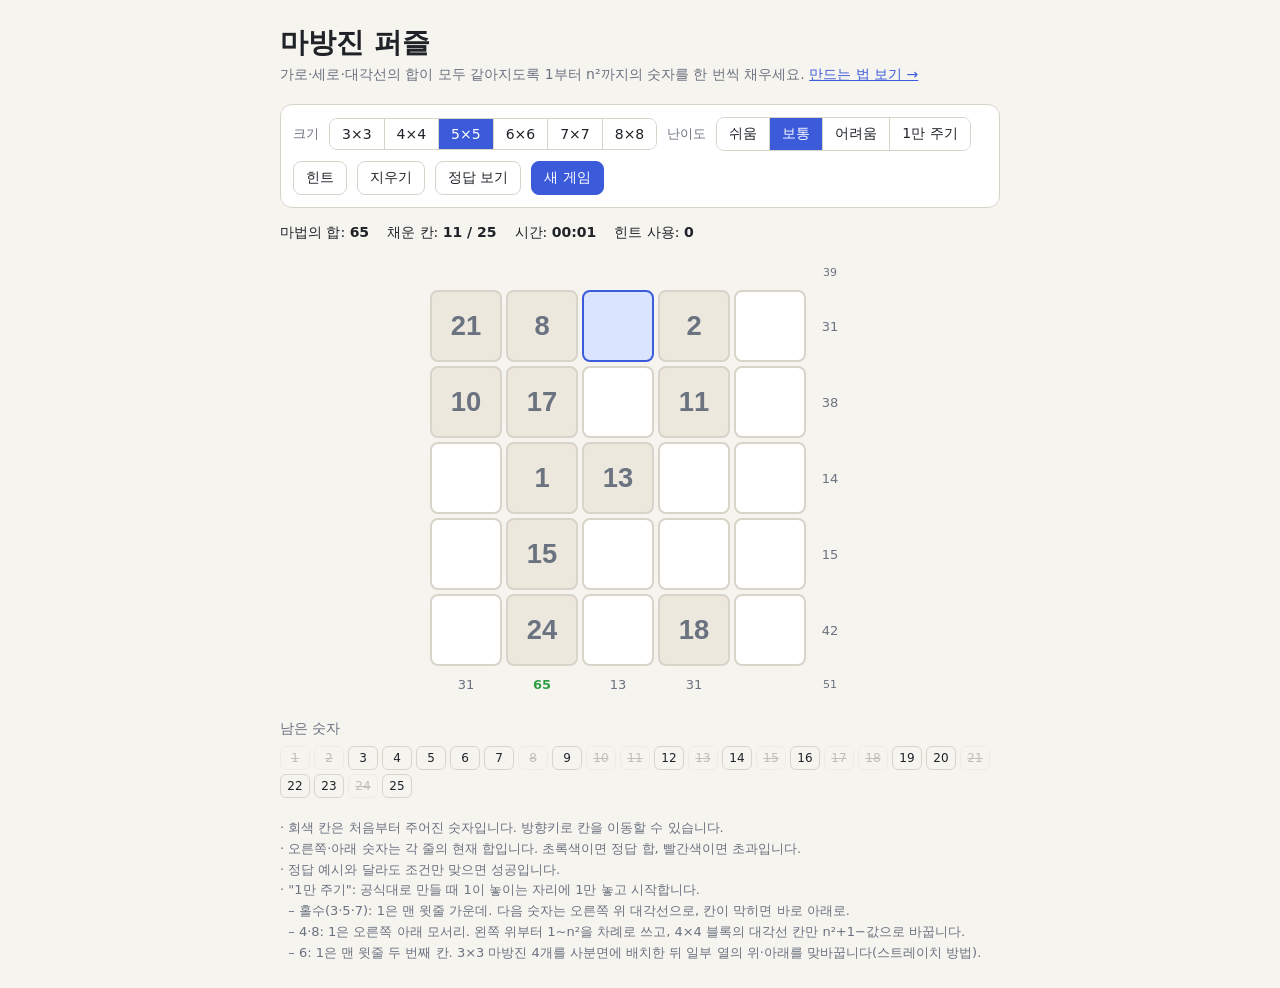
==== index.html @ 0c5ffb23 "마방진 퍼즐 게임과 만드는 법 설명 페이지 추가 - index.html: 3×3~8×8 마방진 퍼즐 (난이도, 1만 주기 모드, 힌트, 타이머) - guide.html: 크기별 공" ====
<!doctype html>
<html lang="ko">
<head>
<meta charset="utf-8">
<meta name="viewport" content="width=device-width, initial-scale=1">
<title>마방진 퍼즐</title>
<style>
  :root {
    --bg: #f6f4ef; --panel: #ffffff; --ink: #1f2328; --muted: #6b7280;
    --line: #d8d4ca; --given: #ece8de; --accent: #3b5bdb; --ok: #2f9e44;
    --bad: #e03131; --sel: #dbe4ff;
  }
  @media (prefers-color-scheme: dark) {
    :root {
      --bg: #16181d; --panel: #1f2229; --ink: #e9ecef; --muted: #9aa1ab;
      --line: #343a46; --given: #2a2e37; --accent: #748ffc; --ok: #51cf66;
      --bad: #ff6b6b; --sel: #2b3558;
    }
  }
  * { box-sizing: border-box; }
  body {
    margin: 0; background: var(--bg); color: var(--ink);
    font-family: system-ui, -apple-system, "Segoe UI", "Malgun Gothic", sans-serif;
    display: flex; justify-content: center; padding: 24px 16px;
  }
  main { width: 100%; max-width: 720px; }
  h1 { margin: 0 0 4px; font-size: 28px; }
  .sub { color: var(--muted); margin: 0 0 20px; font-size: 14px; }
  .controls {
    display: flex; flex-wrap: wrap; gap: 10px; align-items: center;
    background: var(--panel); border: 1px solid var(--line); border-radius: 12px;
    padding: 12px; margin-bottom: 16px;
  }
  .seg { display: flex; border: 1px solid var(--line); border-radius: 8px; overflow: hidden; }
  .seg button { border: 0; border-radius: 0; border-right: 1px solid var(--line); }
  .seg button:last-child { border-right: 0; }
  button {
    font: inherit; font-size: 14px; padding: 7px 12px; cursor: pointer;
    background: var(--panel); color: var(--ink); border: 1px solid var(--line); border-radius: 8px;
  }
  button:hover { background: var(--given); }
  button.on { background: var(--accent); color: #fff; }
  button.primary { background: var(--accent); color: #fff; border-color: var(--accent); }
  .label { font-size: 13px; color: var(--muted); }
  .spacer { flex: 1; }
  .status { display: flex; gap: 18px; font-size: 14px; margin-bottom: 12px; flex-wrap: wrap; }
  .status b { font-variant-numeric: tabular-nums; }
  .board-wrap { overflow-x: auto; }
  table.board { border-collapse: separate; border-spacing: 4px; margin: 0 auto; }
  .board td { padding: 0; text-align: center; }
  .cell {
    width: var(--cs); height: var(--cs); font-size: calc(var(--cs) * 0.38);
    text-align: center; border: 2px solid var(--line); border-radius: 8px;
    background: var(--panel); color: var(--ink); font-weight: 600; outline: none;
    font-variant-numeric: tabular-nums; -moz-appearance: textfield;
  }
  .cell::-webkit-inner-spin-button, .cell::-webkit-outer-spin-button { -webkit-appearance: none; }
  .cell:focus { border-color: var(--accent); background: var(--sel); }
  .cell.given { background: var(--given); color: var(--muted); }
  .cell.hinted { color: var(--accent); }
  .cell.dup { border-color: var(--bad); color: var(--bad); }
  .sum {
    font-size: 13px; color: var(--muted); font-variant-numeric: tabular-nums;
    min-width: 40px; height: 28px;
  }
  .sum.ok { color: var(--ok); font-weight: 700; }
  .sum.over { color: var(--bad); font-weight: 700; }
  .diag { font-size: 11px; }
  .pool { margin-top: 18px; }
  .pool h3 { font-size: 14px; margin: 0 0 8px; color: var(--muted); font-weight: 500; }
  .nums { display: flex; flex-wrap: wrap; gap: 4px; }
  .num {
    font-size: 12px; min-width: 30px; padding: 4px 0; text-align: center;
    border: 1px solid var(--line); border-radius: 6px; font-variant-numeric: tabular-nums;
  }
  .num.used { opacity: .25; text-decoration: line-through; }
  .msg {
    margin-top: 16px; padding: 14px; border-radius: 10px; text-align: center;
    font-weight: 600; display: none;
  }
  .msg.show { display: block; }
  .msg.win { background: color-mix(in srgb, var(--ok) 18%, transparent); color: var(--ok); }
  .msg.info { background: color-mix(in srgb, var(--accent) 14%, transparent); color: var(--accent); }
  .help { margin-top: 20px; font-size: 13px; color: var(--muted); line-height: 1.6; }
</style>
</head>
<body>
<main>
  <h1>마방진 퍼즐</h1>
  <p class="sub">가로·세로·대각선의 합이 모두 같아지도록 1부터 n²까지의 숫자를 한 번씩 채우세요. <a href="guide.html" style="color:var(--accent)">만드는 법 보기 →</a></p>

  <div class="controls">
    <span class="label">크기</span>
    <div class="seg" id="sizes"></div>
    <span class="label">난이도</span>
    <div class="seg" id="levels"></div>
    <span class="spacer"></span>
    <button id="hint">힌트</button>
    <button id="clear">지우기</button>
    <button id="giveup">정답 보기</button>
    <button class="primary" id="new">새 게임</button>
  </div>

  <div class="status">
    <span>마법의 합: <b id="target"></b></span>
    <span>채운 칸: <b id="filled"></b></span>
    <span>시간: <b id="time">00:00</b></span>
    <span>힌트 사용: <b id="hints">0</b></span>
  </div>

  <div class="board-wrap"><table class="board" id="board"></table></div>

  <div class="msg" id="msg"></div>

  <div class="pool">
    <h3>남은 숫자</h3>
    <div class="nums" id="pool"></div>
  </div>

  <div class="help">
    · 회색 칸은 처음부터 주어진 숫자입니다. 방향키로 칸을 이동할 수 있습니다.<br>
    · 오른쪽·아래 숫자는 각 줄의 현재 합입니다. 초록색이면 정답 합, 빨간색이면 초과입니다.<br>
    · 정답 예시와 달라도 조건만 맞으면 성공입니다.<br>
    · "1만 주기": 공식대로 만들 때 1이 놓이는 자리에 1만 놓고 시작합니다.<br>
    &nbsp;&nbsp;– 홀수(3·5·7): 1은 맨 윗줄 가운데. 다음 숫자는 오른쪽 위 대각선으로, 칸이 막히면 바로 아래로.<br>
    &nbsp;&nbsp;– 4·8: 1은 오른쪽 아래 모서리. 왼쪽 위부터 1~n²을 차례로 쓰고, 4×4 블록의 대각선 칸만 n²+1−값으로 바꿉니다.<br>
    &nbsp;&nbsp;– 6: 1은 맨 윗줄 두 번째 칸. 3×3 마방진 4개를 사분면에 배치한 뒤 일부 열의 위·아래를 맞바꿉니다(스트레이치 방법).
  </div>
</main>

<script src="magic.js"></script>
<script>
const SIZES = [3, 4, 5, 6, 7, 8];
const LEVELS = [
  { name: '쉬움', reveal: 0.6 },
  { name: '보통', reveal: 0.45 },
  { name: '어려움', reveal: 0.3 },
  { name: '1만 주기', only1: true }, // 공식 마방진에서 1의 위치만 표시
];
const ONLY1 = LEVELS.findIndex((l) => l.only1);
let state = { n: 5, level: 1 };
let solution, grid, given, inputs, timer, start, hintCount, done;

const $ = (id) => document.getElementById(id);

function makeSeg(el, items, key, label) {
  items.forEach((it, i) => {
    const b = document.createElement('button');
    b.textContent = label(it);
    b.onclick = () => {
      state[key] = key === 'n' ? it : i;
      refreshSeg(); newGame();
    };
    b.dataset.v = key === 'n' ? it : i;
    el.appendChild(b);
  });
}
function refreshSeg() {
  for (const b of $('sizes').children) b.classList.toggle('on', +b.dataset.v === state.n);
  for (const b of $('levels').children) {
    b.classList.toggle('on', +b.dataset.v === state.level);
    if (+b.dataset.v === ONLY1) b.title = '공식대로 만들 때 1이 놓이는 자리에 1만 주어집니다';
  }
}

function newGame() {
  const n = state.n;
  const lv = LEVELS[state.level];
  solution = lv.only1 ? Magic.formula(n) : Magic.generate(n);
  grid = Array.from({ length: n }, () => Array(n).fill(0));
  given = Array.from({ length: n }, () => Array(n).fill(false));
  if (lv.only1) {
    for (let i = 0; i < n; i++)
      for (let j = 0; j < n; j++)
        if (solution[i][j] === 1) { given[i][j] = true; grid[i][j] = 1; }
  } else {
    const cells = [...Array(n * n).keys()].sort(() => Math.random() - 0.5);
    const count = Math.max(1, Math.round(n * n * lv.reveal));
    for (const c of cells.slice(0, count)) {
      const i = Math.floor(c / n), j = c % n;
      given[i][j] = true; grid[i][j] = solution[i][j];
    }
  }
  hintCount = 0; done = false;
  $('hints').textContent = 0;
  $('target').textContent = Magic.magicSum(n);
  showMsg('');
  build();
  update();
  clearInterval(timer);
  start = Date.now();
  timer = setInterval(tick, 1000);
  tick();
}

function tick() {
  const s = Math.floor((Date.now() - start) / 1000);
  $('time').textContent = String(Math.floor(s / 60)).padStart(2, '0') + ':' + String(s % 60).padStart(2, '0');
}

function build() {
  const n = state.n, board = $('board');
  const cs = Math.max(40, Math.min(72, Math.floor((Math.min(window.innerWidth, 720) - 100) / n) - 4));
  board.style.setProperty('--cs', cs + 'px');
  board.innerHTML = '';
  inputs = [];
  for (let i = 0; i < n; i++) {
    const tr = board.insertRow();
    inputs.push([]);
    for (let j = 0; j < n; j++) {
      const inp = document.createElement('input');
      inp.className = 'cell';
      inp.inputMode = 'numeric';
      inp.autocomplete = 'off';
      if (given[i][j]) { inp.value = grid[i][j]; inp.readOnly = true; inp.classList.add('given'); }
      inp.addEventListener('input', () => onInput(i, j));
      inp.addEventListener('keydown', (e) => onKey(e, i, j));
      tr.insertCell().appendChild(inp);
      inputs[i].push(inp);
    }
    const s = tr.insertCell(); s.className = 'sum'; s.id = 'r' + i;
  }
  const tr = board.insertRow();
  for (let j = 0; j < n; j++) { const c = tr.insertCell(); c.className = 'sum'; c.id = 'c' + j; }
  const d = tr.insertCell(); d.className = 'sum diag'; d.id = 'd1'; d.title = '대각선 ↘';
  const top = board.insertRow(0);
  for (let j = 0; j < n; j++) top.insertCell();
  const d2 = top.insertCell(); d2.className = 'sum diag'; d2.id = 'd2'; d2.title = '대각선 ↙';
  const firstEmpty = inputs.flat().find((x) => !x.readOnly);
  if (firstEmpty) firstEmpty.focus();
}

function onInput(i, j) {
  if (done) return;
  const n = state.n, inp = inputs[i][j];
  let v = inp.value.replace(/\D/g, '');
  if (v !== '' && (+v < 1 || +v > n * n)) v = v.slice(0, -1);
  if (v !== '' && +v > n * n) v = '';
  inp.value = v;
  grid[i][j] = v === '' ? 0 : +v;
  inp.classList.remove('hinted');
  update();
}

function onKey(e, i, j) {
  const n = state.n, moves = { ArrowUp: [-1, 0], ArrowDown: [1, 0], ArrowLeft: [0, -1], ArrowRight: [0, 1] };
  let m = moves[e.key];
  if (e.key === 'Enter') m = [0, 1];
  if (!m) return;
  e.preventDefault();
  let ni = (i + m[0] + n) % n, nj = (j + m[1] + n) % n;
  inputs[ni][nj].focus();
  inputs[ni][nj].select();
}

function setSum(id, val, complete) {
  const el = $(id), S = Magic.magicSum(state.n);
  el.textContent = val || '';
  el.classList.toggle('ok', complete && val === S);
  el.classList.toggle('over', val > S || (complete && val !== S));
}

function update() {
  const n = state.n;
  const counts = {};
  let filled = 0;
  for (const row of grid) for (const v of row) if (v) { counts[v] = (counts[v] || 0) + 1; filled++; }
  for (let i = 0; i < n; i++)
    for (let j = 0; j < n; j++)
      inputs[i][j].classList.toggle('dup', grid[i][j] > 0 && counts[grid[i][j]] > 1);

  let d1 = 0, d2 = 0, d1f = true, d2f = true;
  for (let i = 0; i < n; i++) {
    let r = 0, c = 0, rf = true, cf = true;
    for (let j = 0; j < n; j++) {
      r += grid[i][j]; c += grid[j][i];
      if (!grid[i][j]) rf = false;
      if (!grid[j][i]) cf = false;
    }
    setSum('r' + i, r, rf); setSum('c' + i, c, cf);
    d1 += grid[i][i]; d2 += grid[i][n - 1 - i];
    if (!grid[i][i]) d1f = false;
    if (!grid[i][n - 1 - i]) d2f = false;
  }
  setSum('d1', d1, d1f); setSum('d2', d2, d2f);
  $('filled').textContent = `${filled} / ${n * n}`;

  const pool = $('pool');
  pool.innerHTML = '';
  for (let k = 1; k <= n * n; k++) {
    const s = document.createElement('span');
    s.className = 'num' + (counts[k] ? ' used' : '');
    s.textContent = k;
    pool.appendChild(s);
  }

  if (filled === n * n && Magic.isMagic(grid)) win();
}

function win() {
  done = true;
  clearInterval(timer);
  inputs.flat().forEach((x) => (x.readOnly = true));
  const hint = hintCount ? ` (힌트 ${hintCount}회)` : '';
  showMsg(`🎉 완성! ${state.n}×${state.n} 마방진을 ${$('time').textContent}만에 풀었습니다${hint}.`, 'win');
}

function showMsg(text, kind) {
  const m = $('msg');
  m.textContent = text;
  m.className = 'msg' + (text ? ' show ' + kind : '');
}

$('hint').onclick = () => {
  if (done) return;
  const n = state.n, wrong = [], empty = [];
  for (let i = 0; i < n; i++)
    for (let j = 0; j < n; j++) {
      if (given[i][j] || grid[i][j] === solution[i][j]) continue;
      (grid[i][j] ? wrong : empty).push([i, j]);
    }
  const pick = (empty.length ? empty : wrong);
  if (!pick.length) return;
  const [i, j] = pick[Math.floor(Math.random() * pick.length)];
  // 같은 숫자가 다른 칸에 있으면 비워서 충돌 방지
  for (let a = 0; a < n; a++)
    for (let b = 0; b < n; b++)
      if (!given[a][b] && grid[a][b] === solution[i][j]) { grid[a][b] = 0; inputs[a][b].value = ''; }
  grid[i][j] = solution[i][j];
  inputs[i][j].value = solution[i][j];
  inputs[i][j].classList.add('hinted');
  hintCount++;
  $('hints').textContent = hintCount;
  update();
};

$('clear').onclick = () => {
  if (done) return;
  const n = state.n;
  for (let i = 0; i < n; i++)
    for (let j = 0; j < n; j++)
      if (!given[i][j]) { grid[i][j] = 0; inputs[i][j].value = ''; inputs[i][j].classList.remove('hinted'); }
  update();
};

$('giveup').onclick = () => {
  if (done) return;
  done = true;
  clearInterval(timer);
  const n = state.n;
  for (let i = 0; i < n; i++)
    for (let j = 0; j < n; j++) {
      grid[i][j] = solution[i][j];
      inputs[i][j].value = solution[i][j];
      inputs[i][j].readOnly = true;
    }
  update();
  showMsg('정답 예시입니다. "새 게임"을 눌러 다시 도전하세요.', 'info');
};

$('new').onclick = newGame;

makeSeg($('sizes'), SIZES, 'n', (n) => `${n}×${n}`);
makeSeg($('levels'), LEVELS, 'level', (l) => l.name);
refreshSeg();
newGame();
</script>
</body>
</html>
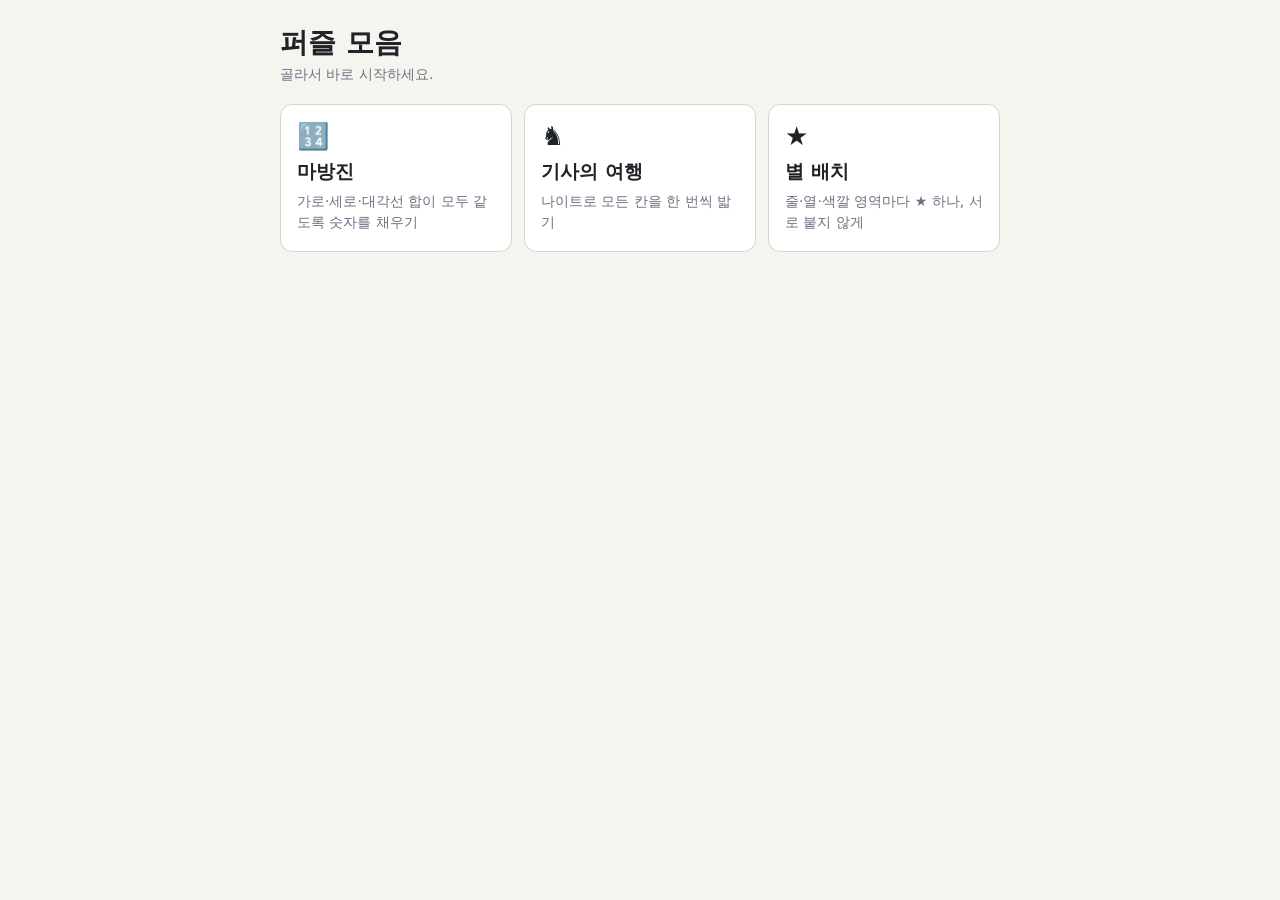
==== commit b1ff7906: "퍼즐 고르기 화면 추가, README를 퍼즐 모음 기준으로 다시 작성 Co-Authored-By: Claude Opus 5.5 <noreply@anthropic.com>" ====
--- a/index.html
+++ b/index.html
@@ -3,367 +3,42 @@
 <head>
 <meta charset="utf-8">
 <meta name="viewport" content="width=device-width, initial-scale=1">
-<title>마방진 퍼즐</title>
+<title>퍼즐 모음</title>
+<link rel="stylesheet" href="common.css">
 <style>
-  :root {
-    --bg: #f6f4ef; --panel: #ffffff; --ink: #1f2328; --muted: #6b7280;
-    --line: #d8d4ca; --given: #ece8de; --accent: #3b5bdb; --ok: #2f9e44;
-    --bad: #e03131; --sel: #dbe4ff;
+  .cards { display: grid; gap: 12px; }
+  @media (min-width: 640px) { .cards { grid-template-columns: repeat(3, 1fr); } }
+  .card {
+    display: block; padding: 18px 16px; border-radius: 12px; text-decoration: none;
+    background: var(--panel); color: var(--ink); border: 1px solid var(--line);
   }
-  @media (prefers-color-scheme: dark) {
-    :root {
-      --bg: #16181d; --panel: #1f2229; --ink: #e9ecef; --muted: #9aa1ab;
-      --line: #343a46; --given: #2a2e37; --accent: #748ffc; --ok: #51cf66;
-      --bad: #ff6b6b; --sel: #2b3558;
-    }
-  }
-  * { box-sizing: border-box; }
-  body {
-    margin: 0; background: var(--bg); color: var(--ink);
-    font-family: system-ui, -apple-system, "Segoe UI", "Malgun Gothic", sans-serif;
-    display: flex; justify-content: center; padding: 24px 16px;
-  }
-  main { width: 100%; max-width: 720px; }
-  h1 { margin: 0 0 4px; font-size: 28px; }
-  .sub { color: var(--muted); margin: 0 0 20px; font-size: 14px; }
-  .controls {
-    display: flex; flex-wrap: wrap; gap: 10px; align-items: center;
-    background: var(--panel); border: 1px solid var(--line); border-radius: 12px;
-    padding: 12px; margin-bottom: 16px;
-  }
-  .seg { display: flex; border: 1px solid var(--line); border-radius: 8px; overflow: hidden; }
-  .seg button { border: 0; border-radius: 0; border-right: 1px solid var(--line); }
-  .seg button:last-child { border-right: 0; }
-  button {
-    font: inherit; font-size: 14px; padding: 7px 12px; cursor: pointer;
-    background: var(--panel); color: var(--ink); border: 1px solid var(--line); border-radius: 8px;
-  }
-  button:hover { background: var(--given); }
-  button.on { background: var(--accent); color: #fff; }
-  button.primary { background: var(--accent); color: #fff; border-color: var(--accent); }
-  .label { font-size: 13px; color: var(--muted); }
-  .spacer { flex: 1; }
-  .status { display: flex; gap: 18px; font-size: 14px; margin-bottom: 12px; flex-wrap: wrap; }
-  .status b { font-variant-numeric: tabular-nums; }
-  .board-wrap { overflow-x: auto; }
-  table.board { border-collapse: separate; border-spacing: 4px; margin: 0 auto; }
-  .board td { padding: 0; text-align: center; }
-  .cell {
-    width: var(--cs); height: var(--cs); font-size: calc(var(--cs) * 0.38);
-    text-align: center; border: 2px solid var(--line); border-radius: 8px;
-    background: var(--panel); color: var(--ink); font-weight: 600; outline: none;
-    font-variant-numeric: tabular-nums; -moz-appearance: textfield;
-  }
-  .cell::-webkit-inner-spin-button, .cell::-webkit-outer-spin-button { -webkit-appearance: none; }
-  .cell:focus { border-color: var(--accent); background: var(--sel); }
-  .cell.given { background: var(--given); color: var(--muted); }
-  .cell.hinted { color: var(--accent); }
-  .cell.dup { border-color: var(--bad); color: var(--bad); }
-  .sum {
-    font-size: 13px; color: var(--muted); font-variant-numeric: tabular-nums;
-    min-width: 40px; height: 28px;
-  }
-  .sum.ok { color: var(--ok); font-weight: 700; }
-  .sum.over { color: var(--bad); font-weight: 700; }
-  .diag { font-size: 11px; }
-  .pool { margin-top: 18px; }
-  .pool h3 { font-size: 14px; margin: 0 0 8px; color: var(--muted); font-weight: 500; }
-  .nums { display: flex; flex-wrap: wrap; gap: 4px; }
-  .num {
-    font-size: 12px; min-width: 30px; padding: 4px 0; text-align: center;
-    border: 1px solid var(--line); border-radius: 6px; font-variant-numeric: tabular-nums;
-  }
-  .num.used { opacity: .25; text-decoration: line-through; }
-  .msg {
-    margin-top: 16px; padding: 14px; border-radius: 10px; text-align: center;
-    font-weight: 600; display: none;
-  }
-  .msg.show { display: block; }
-  .msg.win { background: color-mix(in srgb, var(--ok) 18%, transparent); color: var(--ok); }
-  .msg.info { background: color-mix(in srgb, var(--accent) 14%, transparent); color: var(--accent); }
-  .help { margin-top: 20px; font-size: 13px; color: var(--muted); line-height: 1.6; }
+  .card:hover { border-color: var(--accent); }
+  .card .icon { font-size: 26px; line-height: 1; }
+  .card h2 { margin: 10px 0 6px; font-size: 19px; }
+  .card p { margin: 0; font-size: 14px; color: var(--muted); line-height: 1.5; }
 </style>
 </head>
 <body>
 <main>
-  <h1>마방진 퍼즐</h1>
-  <p class="sub">가로·세로·대각선의 합이 모두 같아지도록 1부터 n²까지의 숫자를 한 번씩 채우세요. <a href="guide.html" style="color:var(--accent)">만드는 법 보기 →</a></p>
-
-  <div class="controls">
-    <span class="label">크기</span>
-    <div class="seg" id="sizes"></div>
-    <span class="label">난이도</span>
-    <div class="seg" id="levels"></div>
-    <span class="spacer"></span>
-    <button id="hint">힌트</button>
-    <button id="clear">지우기</button>
-    <button id="giveup">정답 보기</button>
-    <button class="primary" id="new">새 게임</button>
-  </div>
-
-  <div class="status">
-    <span>마법의 합: <b id="target"></b></span>
-    <span>채운 칸: <b id="filled"></b></span>
-    <span>시간: <b id="time">00:00</b></span>
-    <span>힌트 사용: <b id="hints">0</b></span>
-  </div>
-
-  <div class="board-wrap"><table class="board" id="board"></table></div>
-
-  <div class="msg" id="msg"></div>
-
-  <div class="pool">
-    <h3>남은 숫자</h3>
-    <div class="nums" id="pool"></div>
-  </div>
-
-  <div class="help">
-    · 회색 칸은 처음부터 주어진 숫자입니다. 방향키로 칸을 이동할 수 있습니다.<br>
-    · 오른쪽·아래 숫자는 각 줄의 현재 합입니다. 초록색이면 정답 합, 빨간색이면 초과입니다.<br>
-    · 정답 예시와 달라도 조건만 맞으면 성공입니다.<br>
-    · "1만 주기": 공식대로 만들 때 1이 놓이는 자리에 1만 놓고 시작합니다.<br>
-    &nbsp;&nbsp;– 홀수(3·5·7): 1은 맨 윗줄 가운데. 다음 숫자는 오른쪽 위 대각선으로, 칸이 막히면 바로 아래로.<br>
-    &nbsp;&nbsp;– 4·8: 1은 오른쪽 아래 모서리. 왼쪽 위부터 1~n²을 차례로 쓰고, 4×4 블록의 대각선 칸만 n²+1−값으로 바꿉니다.<br>
-    &nbsp;&nbsp;– 6: 1은 맨 윗줄 두 번째 칸. 3×3 마방진 4개를 사분면에 배치한 뒤 일부 열의 위·아래를 맞바꿉니다(스트레이치 방법).
+  <h1>퍼즐 모음</h1>
+  <p class="sub">골라서 바로 시작하세요.</p>
+  <div class="cards">
+    <a class="card" href="magic-square/">
+      <div class="icon">🔢</div>
+      <h2>마방진</h2>
+      <p>가로·세로·대각선 합이 모두 같도록 숫자를 채우기</p>
+    </a>
+    <a class="card" href="knights-tour/">
+      <div class="icon">♞</div>
+      <h2>기사의 여행</h2>
+      <p>나이트로 모든 칸을 한 번씩 밟기</p>
+    </a>
+    <a class="card" href="star-battle/">
+      <div class="icon">★</div>
+      <h2>별 배치</h2>
+      <p>줄·열·색깔 영역마다 ★ 하나, 서로 붙지 않게</p>
+    </a>
   </div>
 </main>
-
-<script src="magic.js"></script>
-<script>
-const SIZES = [3, 4, 5, 6, 7, 8];
-const LEVELS = [
-  { name: '쉬움', reveal: 0.6 },
-  { name: '보통', reveal: 0.45 },
-  { name: '어려움', reveal: 0.3 },
-  { name: '1만 주기', only1: true }, // 공식 마방진에서 1의 위치만 표시
-];
-const ONLY1 = LEVELS.findIndex((l) => l.only1);
-let state = { n: 5, level: 1 };
-let solution, grid, given, inputs, timer, start, hintCount, done;
-
-const $ = (id) => document.getElementById(id);
-
-function makeSeg(el, items, key, label) {
-  items.forEach((it, i) => {
-    const b = document.createElement('button');
-    b.textContent = label(it);
-    b.onclick = () => {
-      state[key] = key === 'n' ? it : i;
-      refreshSeg(); newGame();
-    };
-    b.dataset.v = key === 'n' ? it : i;
-    el.appendChild(b);
-  });
-}
-function refreshSeg() {
-  for (const b of $('sizes').children) b.classList.toggle('on', +b.dataset.v === state.n);
-  for (const b of $('levels').children) {
-    b.classList.toggle('on', +b.dataset.v === state.level);
-    if (+b.dataset.v === ONLY1) b.title = '공식대로 만들 때 1이 놓이는 자리에 1만 주어집니다';
-  }
-}
-
-function newGame() {
-  const n = state.n;
-  const lv = LEVELS[state.level];
-  solution = lv.only1 ? Magic.formula(n) : Magic.generate(n);
-  grid = Array.from({ length: n }, () => Array(n).fill(0));
-  given = Array.from({ length: n }, () => Array(n).fill(false));
-  if (lv.only1) {
-    for (let i = 0; i < n; i++)
-      for (let j = 0; j < n; j++)
-        if (solution[i][j] === 1) { given[i][j] = true; grid[i][j] = 1; }
-  } else {
-    const cells = [...Array(n * n).keys()].sort(() => Math.random() - 0.5);
-    const count = Math.max(1, Math.round(n * n * lv.reveal));
-    for (const c of cells.slice(0, count)) {
-      const i = Math.floor(c / n), j = c % n;
-      given[i][j] = true; grid[i][j] = solution[i][j];
-    }
-  }
-  hintCount = 0; done = false;
-  $('hints').textContent = 0;
-  $('target').textContent = Magic.magicSum(n);
-  showMsg('');
-  build();
-  update();
-  clearInterval(timer);
-  start = Date.now();
-  timer = setInterval(tick, 1000);
-  tick();
-}
-
-function tick() {
-  const s = Math.floor((Date.now() - start) / 1000);
-  $('time').textContent = String(Math.floor(s / 60)).padStart(2, '0') + ':' + String(s % 60).padStart(2, '0');
-}
-
-function build() {
-  const n = state.n, board = $('board');
-  const cs = Math.max(40, Math.min(72, Math.floor((Math.min(window.innerWidth, 720) - 100) / n) - 4));
-  board.style.setProperty('--cs', cs + 'px');
-  board.innerHTML = '';
-  inputs = [];
-  for (let i = 0; i < n; i++) {
-    const tr = board.insertRow();
-    inputs.push([]);
-    for (let j = 0; j < n; j++) {
-      const inp = document.createElement('input');
-      inp.className = 'cell';
-      inp.inputMode = 'numeric';
-      inp.autocomplete = 'off';
-      if (given[i][j]) { inp.value = grid[i][j]; inp.readOnly = true; inp.classList.add('given'); }
-      inp.addEventListener('input', () => onInput(i, j));
-      inp.addEventListener('keydown', (e) => onKey(e, i, j));
-      tr.insertCell().appendChild(inp);
-      inputs[i].push(inp);
-    }
-    const s = tr.insertCell(); s.className = 'sum'; s.id = 'r' + i;
-  }
-  const tr = board.insertRow();
-  for (let j = 0; j < n; j++) { const c = tr.insertCell(); c.className = 'sum'; c.id = 'c' + j; }
-  const d = tr.insertCell(); d.className = 'sum diag'; d.id = 'd1'; d.title = '대각선 ↘';
-  const top = board.insertRow(0);
-  for (let j = 0; j < n; j++) top.insertCell();
-  const d2 = top.insertCell(); d2.className = 'sum diag'; d2.id = 'd2'; d2.title = '대각선 ↙';
-  const firstEmpty = inputs.flat().find((x) => !x.readOnly);
-  if (firstEmpty) firstEmpty.focus();
-}
-
-function onInput(i, j) {
-  if (done) return;
-  const n = state.n, inp = inputs[i][j];
-  let v = inp.value.replace(/\D/g, '');
-  if (v !== '' && (+v < 1 || +v > n * n)) v = v.slice(0, -1);
-  if (v !== '' && +v > n * n) v = '';
-  inp.value = v;
-  grid[i][j] = v === '' ? 0 : +v;
-  inp.classList.remove('hinted');
-  update();
-}
-
-function onKey(e, i, j) {
-  const n = state.n, moves = { ArrowUp: [-1, 0], ArrowDown: [1, 0], ArrowLeft: [0, -1], ArrowRight: [0, 1] };
-  let m = moves[e.key];
-  if (e.key === 'Enter') m = [0, 1];
-  if (!m) return;
-  e.preventDefault();
-  let ni = (i + m[0] + n) % n, nj = (j + m[1] + n) % n;
-  inputs[ni][nj].focus();
-  inputs[ni][nj].select();
-}
-
-function setSum(id, val, complete) {
-  const el = $(id), S = Magic.magicSum(state.n);
-  el.textContent = val || '';
-  el.classList.toggle('ok', complete && val === S);
-  el.classList.toggle('over', val > S || (complete && val !== S));
-}
-
-function update() {
-  const n = state.n;
-  const counts = {};
-  let filled = 0;
-  for (const row of grid) for (const v of row) if (v) { counts[v] = (counts[v] || 0) + 1; filled++; }
-  for (let i = 0; i < n; i++)
-    for (let j = 0; j < n; j++)
-      inputs[i][j].classList.toggle('dup', grid[i][j] > 0 && counts[grid[i][j]] > 1);
-
-  let d1 = 0, d2 = 0, d1f = true, d2f = true;
-  for (let i = 0; i < n; i++) {
-    let r = 0, c = 0, rf = true, cf = true;
-    for (let j = 0; j < n; j++) {
-      r += grid[i][j]; c += grid[j][i];
-      if (!grid[i][j]) rf = false;
-      if (!grid[j][i]) cf = false;
-    }
-    setSum('r' + i, r, rf); setSum('c' + i, c, cf);
-    d1 += grid[i][i]; d2 += grid[i][n - 1 - i];
-    if (!grid[i][i]) d1f = false;
-    if (!grid[i][n - 1 - i]) d2f = false;
-  }
-  setSum('d1', d1, d1f); setSum('d2', d2, d2f);
-  $('filled').textContent = `${filled} / ${n * n}`;
-
-  const pool = $('pool');
-  pool.innerHTML = '';
-  for (let k = 1; k <= n * n; k++) {
-    const s = document.createElement('span');
-    s.className = 'num' + (counts[k] ? ' used' : '');
-    s.textContent = k;
-    pool.appendChild(s);
-  }
-
-  if (filled === n * n && Magic.isMagic(grid)) win();
-}
-
-function win() {
-  done = true;
-  clearInterval(timer);
-  inputs.flat().forEach((x) => (x.readOnly = true));
-  const hint = hintCount ? ` (힌트 ${hintCount}회)` : '';
-  showMsg(`🎉 완성! ${state.n}×${state.n} 마방진을 ${$('time').textContent}만에 풀었습니다${hint}.`, 'win');
-}
-
-function showMsg(text, kind) {
-  const m = $('msg');
-  m.textContent = text;
-  m.className = 'msg' + (text ? ' show ' + kind : '');
-}
-
-$('hint').onclick = () => {
-  if (done) return;
-  const n = state.n, wrong = [], empty = [];
-  for (let i = 0; i < n; i++)
-    for (let j = 0; j < n; j++) {
-      if (given[i][j] || grid[i][j] === solution[i][j]) continue;
-      (grid[i][j] ? wrong : empty).push([i, j]);
-    }
-  const pick = (empty.length ? empty : wrong);
-  if (!pick.length) return;
-  const [i, j] = pick[Math.floor(Math.random() * pick.length)];
-  // 같은 숫자가 다른 칸에 있으면 비워서 충돌 방지
-  for (let a = 0; a < n; a++)
-    for (let b = 0; b < n; b++)
-      if (!given[a][b] && grid[a][b] === solution[i][j]) { grid[a][b] = 0; inputs[a][b].value = ''; }
-  grid[i][j] = solution[i][j];
-  inputs[i][j].value = solution[i][j];
-  inputs[i][j].classList.add('hinted');
-  hintCount++;
-  $('hints').textContent = hintCount;
-  update();
-};
-
-$('clear').onclick = () => {
-  if (done) return;
-  const n = state.n;
-  for (let i = 0; i < n; i++)
-    for (let j = 0; j < n; j++)
-      if (!given[i][j]) { grid[i][j] = 0; inputs[i][j].value = ''; inputs[i][j].classList.remove('hinted'); }
-  update();
-};
-
-$('giveup').onclick = () => {
-  if (done) return;
-  done = true;
-  clearInterval(timer);
-  const n = state.n;
-  for (let i = 0; i < n; i++)
-    for (let j = 0; j < n; j++) {
-      grid[i][j] = solution[i][j];
-      inputs[i][j].value = solution[i][j];
-      inputs[i][j].readOnly = true;
-    }
-  update();
-  showMsg('정답 예시입니다. "새 게임"을 눌러 다시 도전하세요.', 'info');
-};
-
-$('new').onclick = newGame;
-
-makeSeg($('sizes'), SIZES, 'n', (n) => `${n}×${n}`);
-makeSeg($('levels'), LEVELS, 'level', (l) => l.name);
-refreshSeg();
-newGame();
-</script>
 </body>
 </html>
--- a/common.css
+++ b/common.css
@@ -0,0 +1,51 @@
+/* 퍼즐 모음 공통 스타일: 색 토큰(라이트/다크), 바탕, 버튼, 조작줄, 상태줄, 메시지 */
+:root {
+  --bg: #f6f4ef; --panel: #ffffff; --ink: #1f2328; --muted: #6b7280;
+  --line: #d8d4ca; --given: #ece8de; --accent: #3b5bdb; --ok: #2f9e44;
+  --bad: #e03131; --sel: #dbe4ff;
+}
+@media (prefers-color-scheme: dark) {
+  :root {
+    --bg: #16181d; --panel: #1f2229; --ink: #e9ecef; --muted: #9aa1ab;
+    --line: #343a46; --given: #2a2e37; --accent: #748ffc; --ok: #51cf66;
+    --bad: #ff6b6b; --sel: #2b3558;
+  }
+}
+* { box-sizing: border-box; }
+body {
+  margin: 0; background: var(--bg); color: var(--ink);
+  font-family: system-ui, -apple-system, "Segoe UI", "Malgun Gothic", sans-serif;
+  display: flex; justify-content: center; padding: 24px 16px;
+}
+main { width: 100%; max-width: 720px; }
+h1 { margin: 0 0 4px; font-size: 28px; }
+.sub { color: var(--muted); margin: 0 0 20px; font-size: 14px; }
+.back { display: inline-block; margin-bottom: 8px; font-size: 14px; color: var(--accent); text-decoration: none; }
+.controls {
+  display: flex; flex-wrap: wrap; gap: 10px; align-items: center;
+  background: var(--panel); border: 1px solid var(--line); border-radius: 12px;
+  padding: 12px; margin-bottom: 16px;
+}
+.seg { display: flex; border: 1px solid var(--line); border-radius: 8px; overflow: hidden; }
+.seg button { border: 0; border-radius: 0; border-right: 1px solid var(--line); }
+.seg button:last-child { border-right: 0; }
+button {
+  font: inherit; font-size: 14px; padding: 7px 12px; cursor: pointer;
+  background: var(--panel); color: var(--ink); border: 1px solid var(--line); border-radius: 8px;
+}
+button:hover { background: var(--given); }
+button.on { background: var(--accent); color: #fff; }
+button.primary { background: var(--accent); color: #fff; border-color: var(--accent); }
+button:disabled { opacity: .45; cursor: default; }
+.label { font-size: 13px; color: var(--muted); }
+.spacer { flex: 1; }
+.status { display: flex; gap: 18px; font-size: 14px; margin-bottom: 12px; flex-wrap: wrap; }
+.status b { font-variant-numeric: tabular-nums; }
+.msg {
+  margin-top: 16px; padding: 14px; border-radius: 10px; text-align: center;
+  font-weight: 600; display: none;
+}
+.msg.show { display: block; }
+.msg.win { background: color-mix(in srgb, var(--ok) 18%, transparent); color: var(--ok); }
+.msg.info { background: color-mix(in srgb, var(--accent) 14%, transparent); color: var(--accent); }
+.help { margin-top: 20px; font-size: 13px; color: var(--muted); line-height: 1.6; }
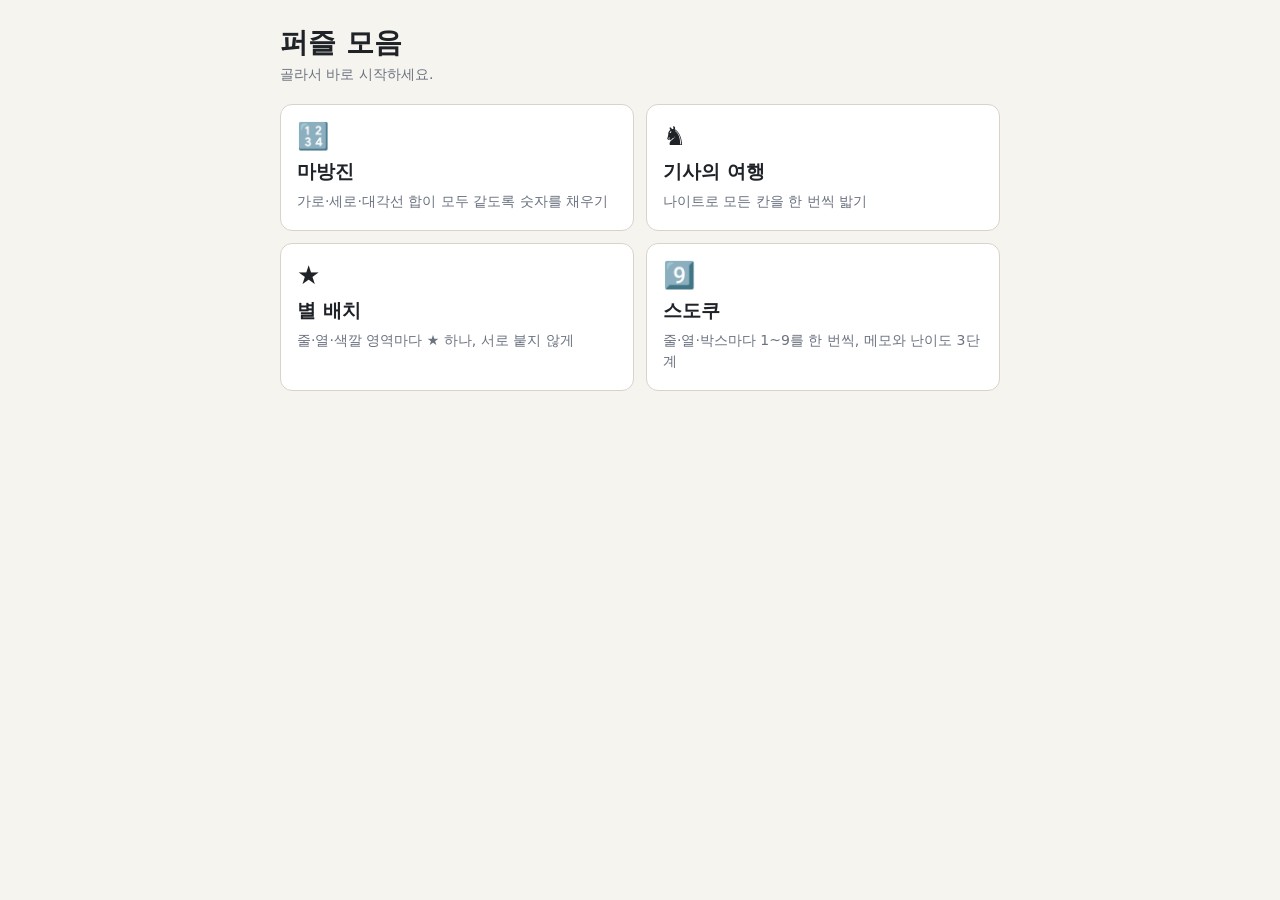
==== commit db3226bb: "퍼즐 목록에 스도쿠 추가, README 갱신 Co-Authored-By: Claude Opus 5.5 <noreply@anthropic.com>" ====
--- a/index.html
+++ b/index.html
@@ -7,7 +7,7 @@
 <link rel="stylesheet" href="common.css">
 <style>
   .cards { display: grid; gap: 12px; }
-  @media (min-width: 640px) { .cards { grid-template-columns: repeat(3, 1fr); } }
+  @media (min-width: 640px) { .cards { grid-template-columns: repeat(2, 1fr); } }
   .card {
     display: block; padding: 18px 16px; border-radius: 12px; text-decoration: none;
     background: var(--panel); color: var(--ink); border: 1px solid var(--line);
@@ -38,6 +38,11 @@
       <h2>별 배치</h2>
       <p>줄·열·색깔 영역마다 ★ 하나, 서로 붙지 않게</p>
     </a>
+    <a class="card" href="sudoku/">
+      <div class="icon">9️⃣</div>
+      <h2>스도쿠</h2>
+      <p>줄·열·박스마다 1~9를 한 번씩, 메모와 난이도 3단계</p>
+    </a>
   </div>
 </main>
 </body>
--- a/common.css
+++ b/common.css
@@ -29,6 +29,7 @@
 .seg { display: flex; border: 1px solid var(--line); border-radius: 8px; overflow: hidden; }
 .seg button { border: 0; border-radius: 0; border-right: 1px solid var(--line); }
 .seg button:last-child { border-right: 0; }
+@media (max-width: 360px) { .seg button { padding: 7px 8px; } } /* 좁은 휴대폰에서 크기 버튼 6개가 한 줄에 들어가게 */
 button {
   font: inherit; font-size: 14px; padding: 7px 12px; cursor: pointer;
   background: var(--panel); color: var(--ink); border: 1px solid var(--line); border-radius: 8px;
